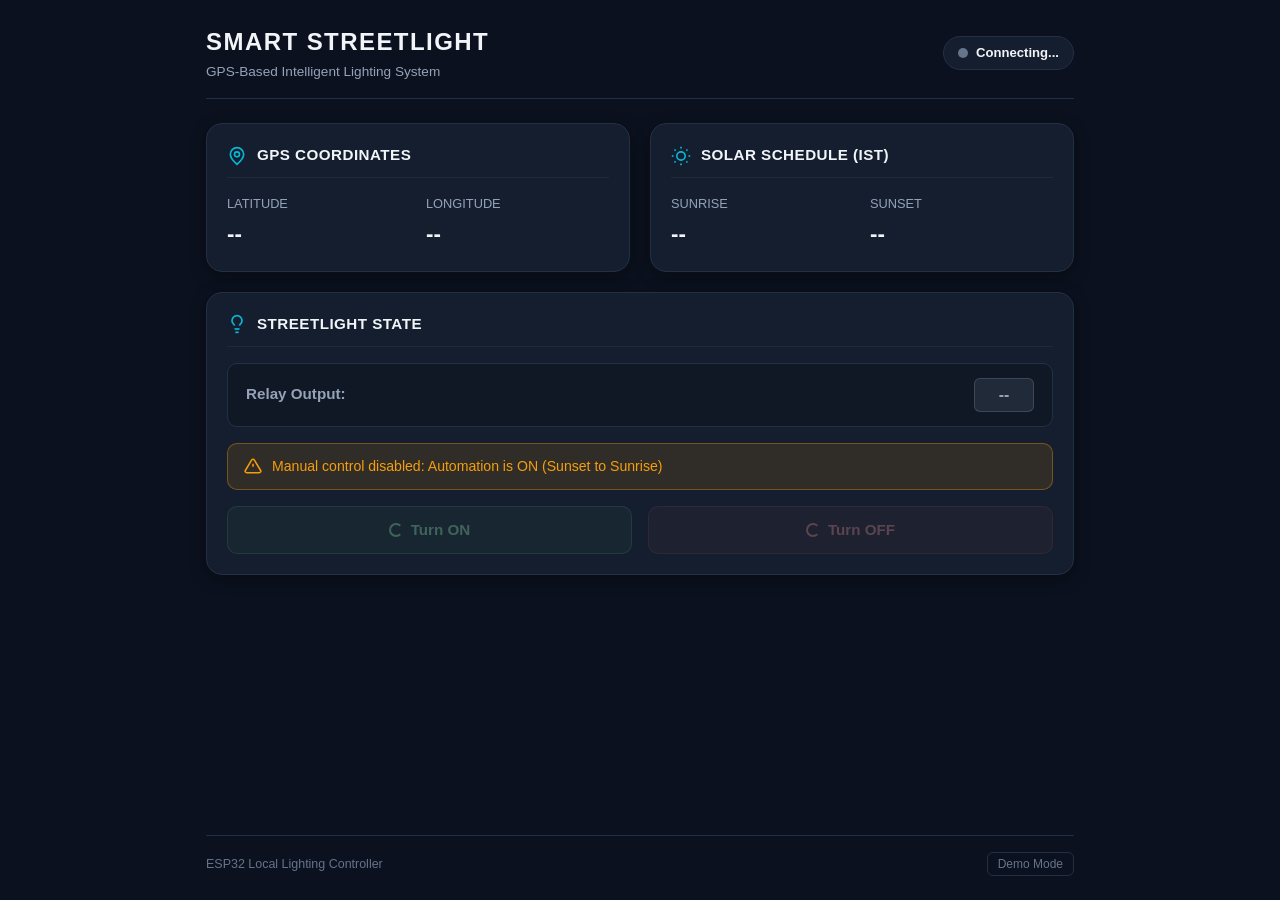
==== firmware/smart_streetlight/data/index.html @ a75ff65b "feat(firmware): add ESP32 smart streetlight firmware v2.0 (Person B)" ====
<!DOCTYPE html>
<html lang="en">
<head>
  <meta charset="UTF-8">
  <meta name="viewport" content="width=device-width, initial-scale=1.0">
  <title>Smart Streetlight</title>
  <link rel="stylesheet" href="styles.css">
</head>
<body>
  <div id="demo-banner" class="demo-banner" role="status" aria-live="polite" hidden>
    <div class="demo-banner-content">
      <span class="demo-badge">DEMO MODE</span>
      <span>SAMPLE DATA, NOT FROM HARDWARE</span>
      <div class="demo-controls">
        <label for="demo-scenario-select" class="visually-hidden">Scenario</label>
        <select id="demo-scenario-select" class="demo-select">
          <option value="gps_ok">GPS Active & Valid</option>
          <option value="gps_waiting">GPS Waiting (No Fix)</option>
          <option value="automation_on">Automation Active (ON)</option>
        </select>
        <button type="button" id="demo-exit-btn" class="demo-btn">Exit Demo</button>
      </div>
    </div>
  </div>

  <div class="app-container">
    <header class="app-header">
      <div class="header-titles">
        <h1 class="main-title">SMART STREETLIGHT</h1>
        <p class="sub-title">GPS-Based Intelligent Lighting System</p>
      </div>
      <div class="connection-pill" id="connection-pill" aria-live="polite">
        <span class="status-indicator" id="connection-dot" aria-hidden="true"></span>
        <span class="status-label" id="connection-text">Connecting...</span>
      </div>
    </header>

    <main class="dashboard-grid">
      <section class="card" aria-labelledby="gps-title">
        <div class="card-header">
          <svg class="card-icon" viewBox="0 0 24 24" fill="none" stroke="currentColor" stroke-width="2" aria-hidden="true">
            <path d="M12 2a8 8 0 0 0-8 8c0 5.25 8 12 8 12s8-6.75 8-12a8 8 0 0 0-8-8z"/><circle cx="12" cy="10" r="3"/>
          </svg>
          <h2 id="gps-title" class="card-title">GPS Coordinates</h2>
        </div>
        <div class="metrics-row">
          <div class="metric-item">
            <span class="metric-label">Latitude</span>
            <span class="metric-value" id="val-latitude">--</span>
          </div>
          <div class="metric-item">
            <span class="metric-label">Longitude</span>
            <span class="metric-value" id="val-longitude">--</span>
          </div>
        </div>
      </section>

      <section class="card" aria-labelledby="solar-title">
        <div class="card-header">
          <svg class="card-icon" viewBox="0 0 24 24" fill="none" stroke="currentColor" stroke-width="2" aria-hidden="true">
            <circle cx="12" cy="12" r="5"/><line x1="12" y1="1" x2="12" y2="3"/><line x1="12" y1="21" x2="12" y2="23"/>
            <line x1="4.2" y1="4.2" x2="5.6" y2="5.6"/><line x1="18.4" y1="18.4" x2="19.8" y2="19.8"/>
            <line x1="1" y1="12" x2="3" y2="12"/><line x1="21" y1="12" x2="23" y2="12"/>
            <line x1="4.2" y1="19.8" x2="5.6" y2="18.4"/><line x1="18.4" y1="5.6" x2="19.8" y2="4.2"/>
          </svg>
          <h2 id="solar-title" class="card-title">Solar Schedule (IST)</h2>
        </div>
        <div class="metrics-row">
          <div class="metric-item">
            <span class="metric-label">Sunrise</span>
            <span class="metric-value" id="val-sunrise">--</span>
          </div>
          <div class="metric-item">
            <span class="metric-label">Sunset</span>
            <span class="metric-value" id="val-sunset">--</span>
          </div>
        </div>
      </section>

      <section class="card card-wide" aria-labelledby="control-title">
        <div class="card-header">
          <svg class="card-icon" viewBox="0 0 24 24" fill="none" stroke="currentColor" stroke-width="2" aria-hidden="true">
            <path d="M15 14c.2-1 .7-1.8 1.4-2.5A4.6 4.6 0 0 0 18 8a6 6 0 1 0-12 0c0 1 .3 2.2 1.5 3.5A4.6 4.6 0 0 1 9 14"/>
            <line x1="9" y1="18" x2="15" y2="18"/><line x1="10" y1="22" x2="14" y2="22"/>
          </svg>
          <h2 id="control-title" class="card-title">Streetlight State</h2>
        </div>

        <div class="relay-state-display" aria-live="polite">
          <span class="relay-state-label">Relay Output:</span>
          <span class="relay-state-badge badge-off" id="relay-state-badge">--</span>
        </div>

        <div class="automation-notice" id="automation-notice" role="alert" hidden>
          <svg class="notice-icon" viewBox="0 0 24 24" fill="none" stroke="currentColor" stroke-width="2" aria-hidden="true">
            <path d="M10.3 3.9L1.8 18a2 2 0 0 0 1.7 3h17a2 2 0 0 0 1.7-3L13.7 3.9a2 2 0 0 0-3.4 0z"/>
            <line x1="12" y1="9" x2="12" y2="13"/><line x1="12" y1="17" x2="12.01" y2="17"/>
          </svg>
          <span class="notice-text">Manual control disabled: Automation is ON (Sunset to Sunrise)</span>
        </div>

        <div class="action-buttons-group">
          <button type="button" class="btn btn-on" id="btn-turn-on" disabled>
            <span class="btn-spinner" aria-hidden="true" hidden></span>
            <span class="btn-label">Turn ON</span>
          </button>
          <button type="button" class="btn btn-off" id="btn-turn-off" disabled>
            <span class="btn-spinner" aria-hidden="true" hidden></span>
            <span class="btn-label">Turn OFF</span>
          </button>
        </div>

        <div class="command-error" id="command-error" role="alert" aria-live="assertive" hidden></div>
      </section>
    </main>

    <footer class="app-footer">
      <span>ESP32 Local Lighting Controller</span>
      <button type="button" id="demo-enter-btn" class="demo-trigger-btn">Demo Mode</button>
    </footer>
  </div>

  <script src="config.js"></script>
  <script src="app.js"></script>
  <script src="demo.js"></script>
</body>
</html>
---- firmware/smart_streetlight/data/styles.css ----
/* ==========================================================================
   ESP32 Smart Streetlight - Stylesheet (Person A)
   Theme: Dark Navy / Infrastructure Monitoring (< 8 KB)
   ========================================================================== */
:root {
  --bg-app: #0b111e;
  --bg-card: #151e2e;
  --border-card: #223046;
  --border-focus: #38bdf8;
  --text-main: #f1f5f9;
  --text-muted: #94a3b8;
  --text-dim: #64748b;
  --accent-cyan: #06b6d4;
  --status-connected: #22c55e;
  --relay-on: #22c55e;
  --warning-amber: #f59e0b;
  --warning-bg: rgba(245, 158, 11, 0.12);
  --warning-border: rgba(245, 158, 11, 0.35);
  --error-red: #ef4444;
  --error-bg: rgba(239, 68, 68, 0.12);
  --error-border: rgba(239, 68, 68, 0.35);
  --demo-gold: #fbbf24;
  --demo-bg: #272111;
  --demo-border: #785e17;
  --radius-sm: 6px;
  --radius-md: 10px;
  --radius-lg: 16px;
  --shadow-card: 0 4px 16px rgba(0, 0, 0, 0.35);
  --transition: 0.2s ease;
}

*, *::before, *::after {
  box-sizing: border-box;
  margin: 0;
  padding: 0;
}

body {
  font-family: -apple-system, BlinkMacSystemFont, "Segoe UI", Roboto, "Helvetica Neue", Arial, sans-serif;
  background-color: var(--bg-app);
  color: var(--text-main);
  line-height: 1.5;
  min-height: 100vh;
  display: flex;
  flex-direction: column;
}

.visually-hidden {
  position: absolute;
  width: 1px;
  height: 1px;
  padding: 0;
  margin: -1px;
  overflow: hidden;
  clip: rect(0, 0, 0, 0);
  white-space: nowrap;
  border: 0;
}

/* Demo Banner */
.demo-banner {
  background-color: var(--demo-bg);
  border-bottom: 1px solid var(--demo-border);
  color: var(--demo-gold);
  font-size: 0.85rem;
  font-weight: 600;
  padding: 8px 16px;
}

.demo-banner-content {
  max-width: 900px;
  margin: 0 auto;
  display: flex;
  align-items: center;
  justify-content: space-between;
  flex-wrap: wrap;
  gap: 8px;
}

.demo-badge {
  background: var(--demo-gold);
  color: #1a1405;
  padding: 2px 6px;
  border-radius: var(--radius-sm);
  font-size: 0.75rem;
  font-weight: 700;
}

.demo-controls {
  display: flex;
  align-items: center;
  gap: 8px;
}

.demo-select, .demo-btn {
  background: #191407;
  color: var(--demo-gold);
  border: 1px solid var(--demo-border);
  border-radius: var(--radius-sm);
  padding: 4px 8px;
  font-size: 0.8rem;
  cursor: pointer;
}

.demo-btn:hover { background: #33270b; }

/* Main Container */
.app-container {
  max-width: 900px;
  width: 100%;
  margin: 0 auto;
  padding: 24px 16px;
  display: flex;
  flex-direction: column;
  flex: 1;
}

/* Header */
.app-header {
  display: flex;
  justify-content: space-between;
  align-items: center;
  margin-bottom: 24px;
  padding-bottom: 16px;
  border-bottom: 1px solid var(--border-card);
  flex-wrap: wrap;
  gap: 12px;
}

.header-titles .main-title {
  font-size: 1.5rem;
  font-weight: 700;
  letter-spacing: 0.06em;
}

.header-titles .sub-title {
  font-size: 0.85rem;
  color: var(--text-muted);
  margin-top: 2px;
}

/* Connection Pill */
.connection-pill {
  display: inline-flex;
  align-items: center;
  gap: 8px;
  padding: 6px 14px;
  border-radius: 9999px;
  background: var(--bg-card);
  border: 1px solid var(--border-card);
  font-size: 0.82rem;
  font-weight: 600;
  transition: border-color var(--transition);
}

.status-indicator {
  width: 10px;
  height: 10px;
  border-radius: 50%;
  background: var(--text-dim);
  display: inline-block;
}

.connection-pill.connected .status-indicator {
  background: var(--status-connected);
  box-shadow: 0 0 8px rgba(34, 197, 94, 0.6);
}

.connection-pill.connected { border-color: rgba(34, 197, 94, 0.3); }
.connection-pill.disconnected .status-indicator { background: var(--error-red); }

/* Dashboard Grid */
.dashboard-grid {
  display: grid;
  grid-template-columns: repeat(2, 1fr);
  gap: 20px;
  margin-bottom: 24px;
}

@media (max-width: 640px) {
  .dashboard-grid { grid-template-columns: 1fr; }
}

/* Cards */
.card {
  background: var(--bg-card);
  border: 1px solid var(--border-card);
  border-radius: var(--radius-lg);
  padding: 20px;
  box-shadow: var(--shadow-card);
  display: flex;
  flex-direction: column;
}

.card-wide { grid-column: 1 / -1; }

.card-header {
  display: flex;
  align-items: center;
  gap: 10px;
  margin-bottom: 16px;
  border-bottom: 1px solid rgba(255, 255, 255, 0.05);
  padding-bottom: 10px;
}

.card-icon {
  width: 20px;
  height: 20px;
  color: var(--accent-cyan);
  flex-shrink: 0;
}

.card-title {
  font-size: 0.95rem;
  font-weight: 600;
  text-transform: uppercase;
  letter-spacing: 0.03em;
}

/* Metrics */
.metrics-row {
  display: grid;
  grid-template-columns: 1fr 1fr;
  gap: 16px;
}

.metric-item { display: flex; flex-direction: column; }
.metric-label {
  font-size: 0.8rem;
  color: var(--text-muted);
  margin-bottom: 4px;
  text-transform: uppercase;
}

.metric-value {
  font-size: 1.4rem;
  font-weight: 700;
  font-variant-numeric: tabular-nums;
}

/* Relay Output Display */
.relay-state-display {
  display: flex;
  align-items: center;
  justify-content: space-between;
  background: rgba(0, 0, 0, 0.2);
  border: 1px solid var(--border-card);
  border-radius: var(--radius-md);
  padding: 14px 18px;
  margin-bottom: 16px;
}

.relay-state-label {
  font-size: 0.95rem;
  font-weight: 600;
  color: var(--text-muted);
}

.relay-state-badge {
  display: inline-block;
  padding: 4px 16px;
  border-radius: var(--radius-sm);
  font-size: 1rem;
  font-weight: 700;
  min-width: 60px;
  text-align: center;
}

.badge-on {
  background: rgba(34, 197, 94, 0.2);
  color: var(--relay-on);
  border: 1px solid rgba(34, 197, 94, 0.4);
}

.badge-off {
  background: rgba(100, 116, 139, 0.2);
  color: var(--text-muted);
  border: 1px solid rgba(100, 116, 139, 0.4);
}

/* Automation Notice (Amber) */
.automation-notice {
  display: flex;
  align-items: center;
  gap: 10px;
  background-color: var(--warning-bg);
  border: 1px solid var(--warning-border);
  color: var(--warning-amber);
  padding: 12px 16px;
  border-radius: var(--radius-md);
  font-size: 0.88rem;
  font-weight: 500;
  margin-bottom: 16px;
}

.notice-icon {
  width: 18px;
  height: 18px;
  flex-shrink: 0;
}

/* Buttons */
.action-buttons-group {
  display: grid;
  grid-template-columns: 1fr 1fr;
  gap: 16px;
}

@media (max-width: 480px) {
  .action-buttons-group { grid-template-columns: 1fr; }
}

.btn {
  display: inline-flex;
  align-items: center;
  justify-content: center;
  gap: 8px;
  padding: 14px 20px;
  border-radius: var(--radius-md);
  font-size: 0.95rem;
  font-weight: 700;
  cursor: pointer;
  border: 1px solid transparent;
  transition: all var(--transition);
  min-height: 48px;
}

.btn:focus-visible {
  outline: 2px solid var(--border-focus);
  outline-offset: 2px;
}

.btn-on {
  background-color: rgba(34, 197, 94, 0.15);
  color: #4ade80;
  border-color: rgba(34, 197, 94, 0.4);
}

.btn-on:not(:disabled):hover {
  background-color: rgba(34, 197, 94, 0.25);
  border-color: rgba(34, 197, 94, 0.6);
}

.btn-off {
  background-color: rgba(239, 68, 68, 0.15);
  color: #f87171;
  border-color: rgba(239, 68, 68, 0.4);
}

.btn-off:not(:disabled):hover {
  background-color: rgba(239, 68, 68, 0.25);
  border-color: rgba(239, 68, 68, 0.6);
}

.btn:disabled {
  opacity: 0.4;
  cursor: not-allowed;
  filter: grayscale(0.5);
}

.btn-spinner {
  width: 14px;
  height: 14px;
  border: 2px solid currentColor;
  border-right-color: transparent;
  border-radius: 50%;
  animation: spin 0.75s linear infinite;
  display: inline-block;
}

@keyframes spin { to { transform: rotate(360deg); } }

.command-error {
  margin-top: 14px;
  padding: 10px 14px;
  background-color: var(--error-bg);
  border: 1px solid var(--error-border);
  color: #fca5a5;
  border-radius: var(--radius-md);
  font-size: 0.85rem;
}

/* Footer */
.app-footer {
  margin-top: auto;
  padding-top: 16px;
  border-top: 1px solid var(--border-card);
  display: flex;
  justify-content: space-between;
  align-items: center;
  font-size: 0.78rem;
  color: var(--text-dim);
}

.demo-trigger-btn {
  background: transparent;
  border: 1px solid var(--border-card);
  color: var(--text-dim);
  padding: 4px 10px;
  border-radius: var(--radius-sm);
  font-size: 0.75rem;
  cursor: pointer;
}

.demo-trigger-btn:hover {
  color: var(--text-muted);
  border-color: var(--text-dim);
}

@media (prefers-reduced-motion: reduce) {
  *, *::before, *::after {
    animation-duration: 0.01ms !important;
    transition-duration: 0.01ms !important;
  }
}
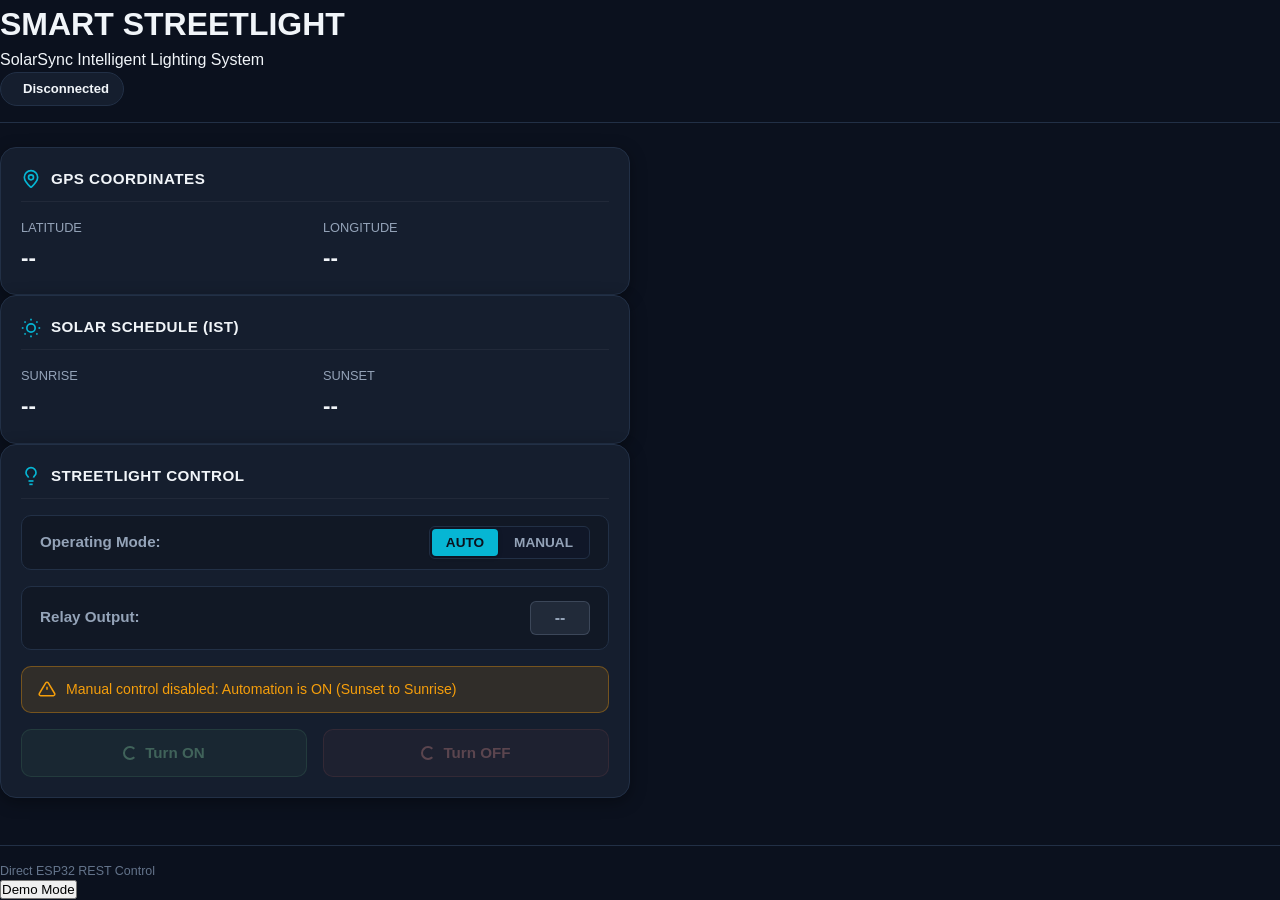
==== commit fbd3c5fe: "feat: implement v2.1 AUTO/MANUAL mode selector and direct light endpoints" ====
--- a/firmware/smart_streetlight/data/index.html
+++ b/firmware/smart_streetlight/data/index.html
@@ -3,43 +3,43 @@
 <head>
   <meta charset="UTF-8">
   <meta name="viewport" content="width=device-width, initial-scale=1.0">
-  <title>Smart Streetlight</title>
+  <title>Smart Streetlight — SolarSync Dashboard</title>
+  <meta name="description" content="Local GPS-Based Intelligent Lighting System Dashboard">
   <link rel="stylesheet" href="styles.css">
 </head>
 <body>
-  <div id="demo-banner" class="demo-banner" role="status" aria-live="polite" hidden>
+  <!-- Demo Mode Banner (Hidden in real mode) -->
+  <aside class="demo-banner" id="demo-banner" role="status" aria-label="Demo mode warning" hidden>
     <div class="demo-banner-content">
-      <span class="demo-badge">DEMO MODE</span>
-      <span>SAMPLE DATA, NOT FROM HARDWARE</span>
-      <div class="demo-controls">
-        <label for="demo-scenario-select" class="visually-hidden">Scenario</label>
-        <select id="demo-scenario-select" class="demo-select">
-          <option value="gps_ok">GPS Active & Valid</option>
-          <option value="gps_waiting">GPS Waiting (No Fix)</option>
-          <option value="automation_on">Automation Active (ON)</option>
-        </select>
-        <button type="button" id="demo-exit-btn" class="demo-btn">Exit Demo</button>
+      <span class="demo-pill">DEMO ACTIVE</span>
+      <span class="demo-text">DEMO MODE — SAMPLE DATA, NOT FROM HARDWARE</span>
+      <button type="button" class="btn-demo-exit" id="btn-demo-exit" aria-label="Exit Demo Mode">Exit Demo</button>
+    </div>
+  </aside>
+
+  <header class="app-header">
+    <div class="header-content">
+      <div class="header-titles">
+        <h1 class="system-title">SMART STREETLIGHT</h1>
+        <p class="system-subtitle">SolarSync Intelligent Lighting System</p>
+      </div>
+      <div class="header-status">
+        <div class="connection-pill disconnected" id="connection-pill" role="status" aria-live="polite">
+          <span class="status-dot" aria-hidden="true"></span>
+          <span class="status-label" id="connection-text">Disconnected</span>
+        </div>
       </div>
     </div>
-  </div>
+  </header>
 
-  <div class="app-container">
-    <header class="app-header">
-      <div class="header-titles">
-        <h1 class="main-title">SMART STREETLIGHT</h1>
-        <p class="sub-title">GPS-Based Intelligent Lighting System</p>
-      </div>
-      <div class="connection-pill" id="connection-pill" aria-live="polite">
-        <span class="status-indicator" id="connection-dot" aria-hidden="true"></span>
-        <span class="status-label" id="connection-text">Connecting...</span>
-      </div>
-    </header>
+  <main class="dashboard-grid" id="main-content">
+    <div class="cards-layout">
 
-    <main class="dashboard-grid">
       <section class="card" aria-labelledby="gps-title">
         <div class="card-header">
           <svg class="card-icon" viewBox="0 0 24 24" fill="none" stroke="currentColor" stroke-width="2" aria-hidden="true">
-            <path d="M12 2a8 8 0 0 0-8 8c0 5.25 8 12 8 12s8-6.75 8-12a8 8 0 0 0-8-8z"/><circle cx="12" cy="10" r="3"/>
+            <path d="M12 2a8 8 0 0 0-8 8c0 5.4 7.4 11.5 7.7 11.8a.5.5 0 0 0 .6 0C12.6 21.5 20 15.4 20 10a8 8 0 0 0-8-8z"/>
+            <circle cx="12" cy="10" r="3"/>
           </svg>
           <h2 id="gps-title" class="card-title">GPS Coordinates</h2>
         </div>
@@ -83,7 +83,16 @@
             <path d="M15 14c.2-1 .7-1.8 1.4-2.5A4.6 4.6 0 0 0 18 8a6 6 0 1 0-12 0c0 1 .3 2.2 1.5 3.5A4.6 4.6 0 0 1 9 14"/>
             <line x1="9" y1="18" x2="15" y2="18"/><line x1="10" y1="22" x2="14" y2="22"/>
           </svg>
-          <h2 id="control-title" class="card-title">Streetlight State</h2>
+          <h2 id="control-title" class="card-title">Streetlight Control</h2>
+        </div>
+
+        <!-- Mode Selector (AUTO / MANUAL) -->
+        <div class="mode-selector-group" role="radiogroup" aria-label="Operating Mode">
+          <span class="mode-selector-label">Operating Mode:</span>
+          <div class="mode-toggle-pill">
+            <button type="button" class="btn-mode active" id="btn-mode-auto" role="radio" aria-checked="true">AUTO</button>
+            <button type="button" class="btn-mode" id="btn-mode-manual" role="radio" aria-checked="false">MANUAL</button>
+          </div>
         </div>
 
         <div class="relay-state-display" aria-live="polite">
@@ -112,13 +121,18 @@
 
         <div class="command-error" id="command-error" role="alert" aria-live="assertive" hidden></div>
       </section>
-    </main>
 
-    <footer class="app-footer">
-      <span>ESP32 Local Lighting Controller</span>
-      <button type="button" id="demo-enter-btn" class="demo-trigger-btn">Demo Mode</button>
-    </footer>
-  </div>
+    </div>
+  </main>
+
+  <footer class="app-footer">
+    <div class="footer-content">
+      <span class="footer-note">Direct ESP32 REST Control</span>
+      <div class="footer-actions">
+        <button type="button" class="btn-demo-toggle" id="btn-demo-toggle">Demo Mode</button>
+      </div>
+    </div>
+  </footer>
 
   <script src="config.js"></script>
   <script src="app.js"></script>
--- a/firmware/smart_streetlight/data/styles.css
+++ b/firmware/smart_streetlight/data/styles.css
@@ -238,6 +238,60 @@
   font-variant-numeric: tabular-nums;
 }
 
+/* Mode Selector (AUTO / MANUAL) */
+.mode-selector-group {
+  display: flex;
+  align-items: center;
+  justify-content: space-between;
+  background: rgba(0, 0, 0, 0.2);
+  border: 1px solid var(--border-card);
+  border-radius: var(--radius-md);
+  padding: 10px 18px;
+  margin-bottom: 16px;
+}
+
+.mode-selector-label {
+  font-size: 0.95rem;
+  font-weight: 600;
+  color: var(--text-muted);
+}
+
+.mode-toggle-pill {
+  display: flex;
+  background: rgba(15, 23, 42, 0.6);
+  border: 1px solid var(--border-card);
+  border-radius: var(--radius-sm);
+  padding: 2px;
+  gap: 2px;
+}
+
+.btn-mode {
+  background: transparent;
+  border: none;
+  color: var(--text-muted);
+  font-size: 0.85rem;
+  font-weight: 600;
+  padding: 6px 14px;
+  border-radius: 4px;
+  cursor: pointer;
+  transition: all var(--transition);
+}
+
+.btn-mode:hover:not(:disabled) {
+  color: var(--text-main);
+}
+
+.btn-mode.active {
+  background: var(--accent-cyan);
+  color: #0b111e;
+  box-shadow: 0 1px 4px rgba(0, 0, 0, 0.3);
+}
+
+.btn-mode:disabled {
+  opacity: 0.5;
+  cursor: not-allowed;
+}
+
 /* Relay Output Display */
 .relay-state-display {
   display: flex;
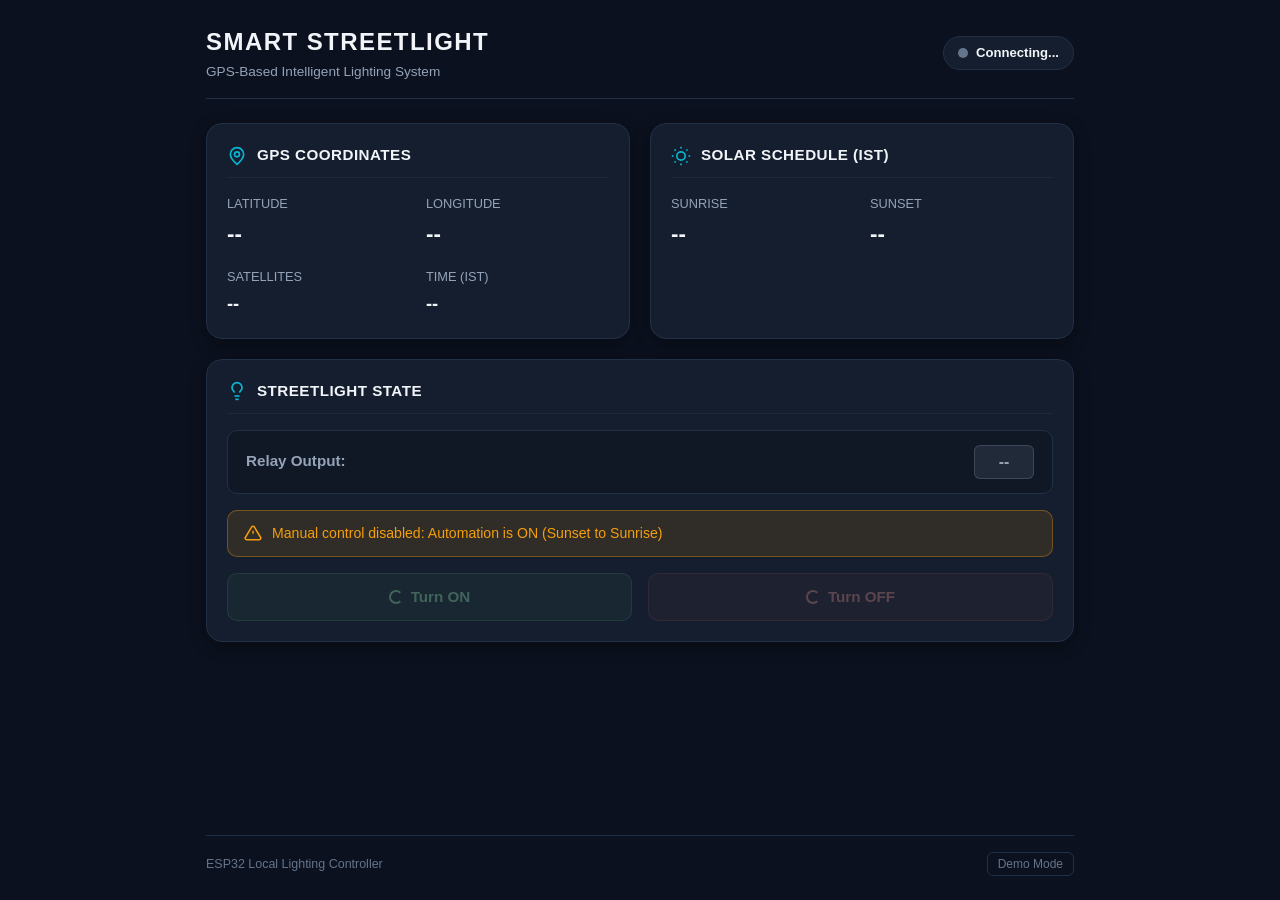
==== commit a31ebedc: "feat(firmware): add satellite count and IST time to ESP32 API status and update LittleFS data" ====
--- a/firmware/smart_streetlight/data/index.html
+++ b/firmware/smart_streetlight/data/index.html
@@ -3,43 +3,43 @@
 <head>
   <meta charset="UTF-8">
   <meta name="viewport" content="width=device-width, initial-scale=1.0">
-  <title>Smart Streetlight — SolarSync Dashboard</title>
-  <meta name="description" content="Local GPS-Based Intelligent Lighting System Dashboard">
+  <title>Smart Streetlight</title>
   <link rel="stylesheet" href="styles.css">
 </head>
 <body>
-  <!-- Demo Mode Banner (Hidden in real mode) -->
-  <aside class="demo-banner" id="demo-banner" role="status" aria-label="Demo mode warning" hidden>
+  <div id="demo-banner" class="demo-banner" role="status" aria-live="polite" hidden>
     <div class="demo-banner-content">
-      <span class="demo-pill">DEMO ACTIVE</span>
-      <span class="demo-text">DEMO MODE — SAMPLE DATA, NOT FROM HARDWARE</span>
-      <button type="button" class="btn-demo-exit" id="btn-demo-exit" aria-label="Exit Demo Mode">Exit Demo</button>
-    </div>
-  </aside>
-
-  <header class="app-header">
-    <div class="header-content">
-      <div class="header-titles">
-        <h1 class="system-title">SMART STREETLIGHT</h1>
-        <p class="system-subtitle">SolarSync Intelligent Lighting System</p>
-      </div>
-      <div class="header-status">
-        <div class="connection-pill disconnected" id="connection-pill" role="status" aria-live="polite">
-          <span class="status-dot" aria-hidden="true"></span>
-          <span class="status-label" id="connection-text">Disconnected</span>
-        </div>
+      <span class="demo-badge">DEMO MODE</span>
+      <span>SAMPLE DATA, NOT FROM HARDWARE</span>
+      <div class="demo-controls">
+        <label for="demo-scenario-select" class="visually-hidden">Scenario</label>
+        <select id="demo-scenario-select" class="demo-select">
+          <option value="gps_ok">GPS Active & Valid</option>
+          <option value="gps_waiting">GPS Waiting (No Fix)</option>
+          <option value="automation_on">Automation Active (ON)</option>
+        </select>
+        <button type="button" id="demo-exit-btn" class="demo-btn">Exit Demo</button>
       </div>
     </div>
-  </header>
+  </div>
 
-  <main class="dashboard-grid" id="main-content">
-    <div class="cards-layout">
+  <div class="app-container">
+    <header class="app-header">
+      <div class="header-titles">
+        <h1 class="main-title">SMART STREETLIGHT</h1>
+        <p class="sub-title">GPS-Based Intelligent Lighting System</p>
+      </div>
+      <div class="connection-pill" id="connection-pill" aria-live="polite">
+        <span class="status-indicator" id="connection-dot" aria-hidden="true"></span>
+        <span class="status-label" id="connection-text">Connecting...</span>
+      </div>
+    </header>
 
+    <main class="dashboard-grid">
       <section class="card" aria-labelledby="gps-title">
         <div class="card-header">
           <svg class="card-icon" viewBox="0 0 24 24" fill="none" stroke="currentColor" stroke-width="2" aria-hidden="true">
-            <path d="M12 2a8 8 0 0 0-8 8c0 5.4 7.4 11.5 7.7 11.8a.5.5 0 0 0 .6 0C12.6 21.5 20 15.4 20 10a8 8 0 0 0-8-8z"/>
-            <circle cx="12" cy="10" r="3"/>
+            <path d="M12 2a8 8 0 0 0-8 8c0 5.25 8 12 8 12s8-6.75 8-12a8 8 0 0 0-8-8z"/><circle cx="12" cy="10" r="3"/>
           </svg>
           <h2 id="gps-title" class="card-title">GPS Coordinates</h2>
         </div>
@@ -51,6 +51,14 @@
           <div class="metric-item">
             <span class="metric-label">Longitude</span>
             <span class="metric-value" id="val-longitude">--</span>
+          </div>
+          <div class="metric-item">
+            <span class="metric-label">Satellites</span>
+            <span class="metric-value" id="val-satellites">--</span>
+          </div>
+          <div class="metric-item">
+            <span class="metric-label">Time (IST)</span>
+            <span class="metric-value" id="val-time">--</span>
           </div>
         </div>
       </section>
@@ -83,16 +91,7 @@
             <path d="M15 14c.2-1 .7-1.8 1.4-2.5A4.6 4.6 0 0 0 18 8a6 6 0 1 0-12 0c0 1 .3 2.2 1.5 3.5A4.6 4.6 0 0 1 9 14"/>
             <line x1="9" y1="18" x2="15" y2="18"/><line x1="10" y1="22" x2="14" y2="22"/>
           </svg>
-          <h2 id="control-title" class="card-title">Streetlight Control</h2>
-        </div>
-
-        <!-- Mode Selector (AUTO / MANUAL) -->
-        <div class="mode-selector-group" role="radiogroup" aria-label="Operating Mode">
-          <span class="mode-selector-label">Operating Mode:</span>
-          <div class="mode-toggle-pill">
-            <button type="button" class="btn-mode active" id="btn-mode-auto" role="radio" aria-checked="true">AUTO</button>
-            <button type="button" class="btn-mode" id="btn-mode-manual" role="radio" aria-checked="false">MANUAL</button>
-          </div>
+          <h2 id="control-title" class="card-title">Streetlight State</h2>
         </div>
 
         <div class="relay-state-display" aria-live="polite">
@@ -121,18 +120,13 @@
 
         <div class="command-error" id="command-error" role="alert" aria-live="assertive" hidden></div>
       </section>
+    </main>
 
-    </div>
-  </main>
-
-  <footer class="app-footer">
-    <div class="footer-content">
-      <span class="footer-note">Direct ESP32 REST Control</span>
-      <div class="footer-actions">
-        <button type="button" class="btn-demo-toggle" id="btn-demo-toggle">Demo Mode</button>
-      </div>
-    </div>
-  </footer>
+    <footer class="app-footer">
+      <span>ESP32 Local Lighting Controller</span>
+      <button type="button" id="demo-enter-btn" class="demo-trigger-btn">Demo Mode</button>
+    </footer>
+  </div>
 
   <script src="config.js"></script>
   <script src="app.js"></script>
--- a/firmware/smart_streetlight/data/styles.css
+++ b/firmware/smart_streetlight/data/styles.css
@@ -224,6 +224,11 @@
   gap: 16px;
 }
 
+/* Satellites & Time value smaller to fit tidily */
+#val-satellites, #val-time {
+  font-size: 1.15rem;
+}
+
 .metric-item { display: flex; flex-direction: column; }
 .metric-label {
   font-size: 0.8rem;
@@ -236,60 +241,6 @@
   font-size: 1.4rem;
   font-weight: 700;
   font-variant-numeric: tabular-nums;
-}
-
-/* Mode Selector (AUTO / MANUAL) */
-.mode-selector-group {
-  display: flex;
-  align-items: center;
-  justify-content: space-between;
-  background: rgba(0, 0, 0, 0.2);
-  border: 1px solid var(--border-card);
-  border-radius: var(--radius-md);
-  padding: 10px 18px;
-  margin-bottom: 16px;
-}
-
-.mode-selector-label {
-  font-size: 0.95rem;
-  font-weight: 600;
-  color: var(--text-muted);
-}
-
-.mode-toggle-pill {
-  display: flex;
-  background: rgba(15, 23, 42, 0.6);
-  border: 1px solid var(--border-card);
-  border-radius: var(--radius-sm);
-  padding: 2px;
-  gap: 2px;
-}
-
-.btn-mode {
-  background: transparent;
-  border: none;
-  color: var(--text-muted);
-  font-size: 0.85rem;
-  font-weight: 600;
-  padding: 6px 14px;
-  border-radius: 4px;
-  cursor: pointer;
-  transition: all var(--transition);
-}
-
-.btn-mode:hover:not(:disabled) {
-  color: var(--text-main);
-}
-
-.btn-mode.active {
-  background: var(--accent-cyan);
-  color: #0b111e;
-  box-shadow: 0 1px 4px rgba(0, 0, 0, 0.3);
-}
-
-.btn-mode:disabled {
-  opacity: 0.5;
-  cursor: not-allowed;
 }
 
 /* Relay Output Display */
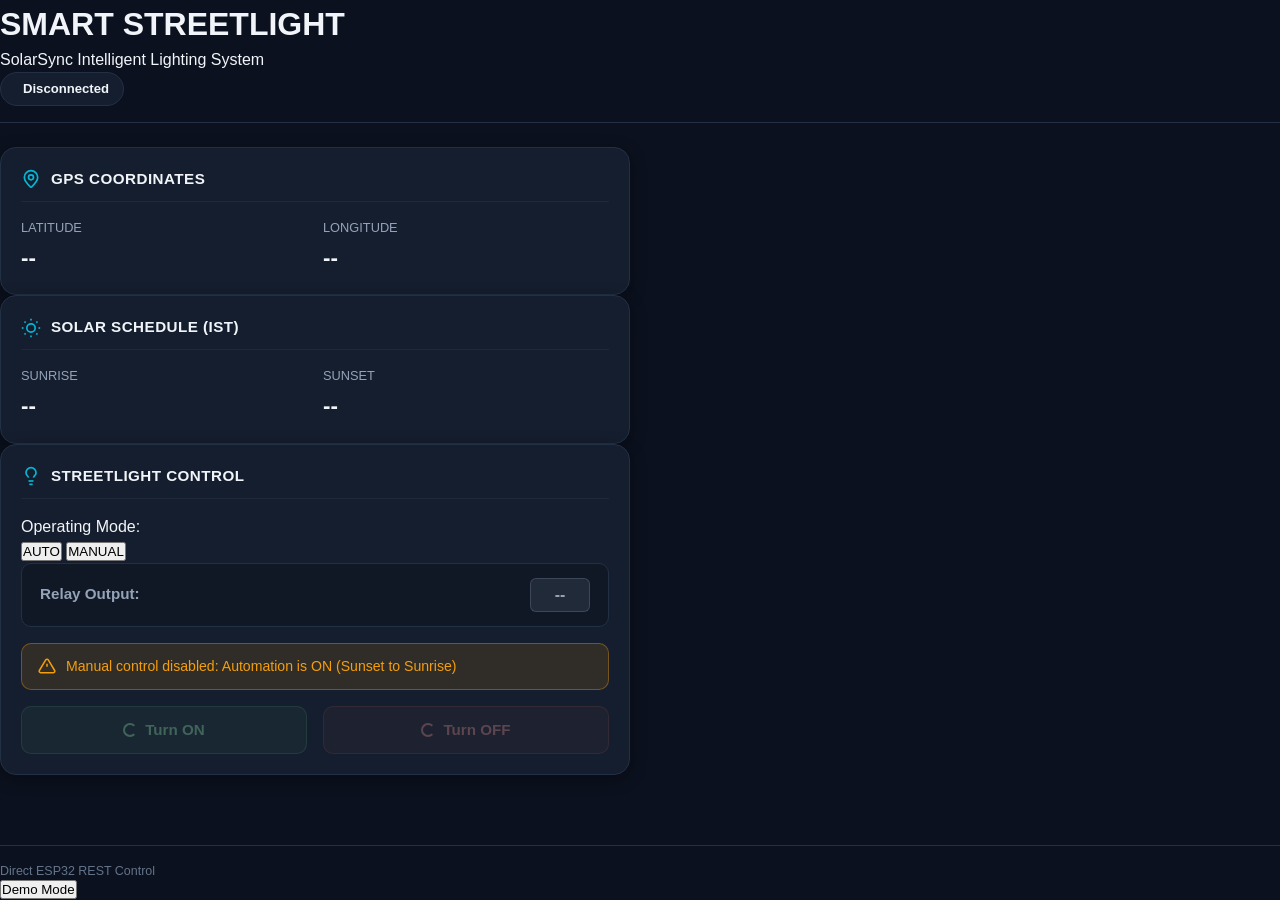
==== commit 99e12a99: "style: format index.html" ====
--- a/firmware/smart_streetlight/data/index.html
+++ b/firmware/smart_streetlight/data/index.html
@@ -1,45 +1,49 @@
 <!DOCTYPE html>
 <html lang="en">
+
 <head>
   <meta charset="UTF-8">
   <meta name="viewport" content="width=device-width, initial-scale=1.0">
-  <title>Smart Streetlight</title>
+  <title>Smart Streetlight — SolarSync Dashboard</title>
+  <meta name="description" content="Local GPS-Based Intelligent Lighting System Dashboard">
   <link rel="stylesheet" href="styles.css">
 </head>
+
 <body>
-  <div id="demo-banner" class="demo-banner" role="status" aria-live="polite" hidden>
+  <!-- Demo Mode Banner (Hidden in real mode) -->
+  <aside class="demo-banner" id="demo-banner" role="status" aria-label="Demo mode warning" hidden>
     <div class="demo-banner-content">
-      <span class="demo-badge">DEMO MODE</span>
-      <span>SAMPLE DATA, NOT FROM HARDWARE</span>
-      <div class="demo-controls">
-        <label for="demo-scenario-select" class="visually-hidden">Scenario</label>
-        <select id="demo-scenario-select" class="demo-select">
-          <option value="gps_ok">GPS Active & Valid</option>
-          <option value="gps_waiting">GPS Waiting (No Fix)</option>
-          <option value="automation_on">Automation Active (ON)</option>
-        </select>
-        <button type="button" id="demo-exit-btn" class="demo-btn">Exit Demo</button>
+      <span class="demo-pill">DEMO ACTIVE</span>
+      <span class="demo-text">DEMO MODE — SAMPLE DATA, NOT FROM HARDWARE</span>
+      <button type="button" class="btn-demo-exit" id="btn-demo-exit" aria-label="Exit Demo Mode">Exit Demo</button>
+    </div>
+  </aside>
+
+  <header class="app-header">
+    <div class="header-content">
+      <div class="header-titles">
+        <h1 class="system-title">SMART STREETLIGHT</h1>
+        <p class="system-subtitle">SolarSync Intelligent Lighting System</p>
+      </div>
+      <div class="header-status">
+        <div class="connection-pill disconnected" id="connection-pill" role="status" aria-live="polite">
+          <span class="status-dot" aria-hidden="true"></span>
+          <span class="status-label" id="connection-text">Disconnected</span>
+        </div>
       </div>
     </div>
-  </div>
+  </header>
 
-  <div class="app-container">
-    <header class="app-header">
-      <div class="header-titles">
-        <h1 class="main-title">SMART STREETLIGHT</h1>
-        <p class="sub-title">GPS-Based Intelligent Lighting System</p>
-      </div>
-      <div class="connection-pill" id="connection-pill" aria-live="polite">
-        <span class="status-indicator" id="connection-dot" aria-hidden="true"></span>
-        <span class="status-label" id="connection-text">Connecting...</span>
-      </div>
-    </header>
+  <main class="dashboard-grid" id="main-content">
+    <div class="cards-layout">
 
-    <main class="dashboard-grid">
       <section class="card" aria-labelledby="gps-title">
         <div class="card-header">
-          <svg class="card-icon" viewBox="0 0 24 24" fill="none" stroke="currentColor" stroke-width="2" aria-hidden="true">
-            <path d="M12 2a8 8 0 0 0-8 8c0 5.25 8 12 8 12s8-6.75 8-12a8 8 0 0 0-8-8z"/><circle cx="12" cy="10" r="3"/>
+          <svg class="card-icon" viewBox="0 0 24 24" fill="none" stroke="currentColor" stroke-width="2"
+            aria-hidden="true">
+            <path
+              d="M12 2a8 8 0 0 0-8 8c0 5.4 7.4 11.5 7.7 11.8a.5.5 0 0 0 .6 0C12.6 21.5 20 15.4 20 10a8 8 0 0 0-8-8z" />
+            <circle cx="12" cy="10" r="3" />
           </svg>
           <h2 id="gps-title" class="card-title">GPS Coordinates</h2>
         </div>
@@ -52,24 +56,22 @@
             <span class="metric-label">Longitude</span>
             <span class="metric-value" id="val-longitude">--</span>
           </div>
-          <div class="metric-item">
-            <span class="metric-label">Satellites</span>
-            <span class="metric-value" id="val-satellites">--</span>
-          </div>
-          <div class="metric-item">
-            <span class="metric-label">Time (IST)</span>
-            <span class="metric-value" id="val-time">--</span>
-          </div>
         </div>
       </section>
 
       <section class="card" aria-labelledby="solar-title">
         <div class="card-header">
-          <svg class="card-icon" viewBox="0 0 24 24" fill="none" stroke="currentColor" stroke-width="2" aria-hidden="true">
-            <circle cx="12" cy="12" r="5"/><line x1="12" y1="1" x2="12" y2="3"/><line x1="12" y1="21" x2="12" y2="23"/>
-            <line x1="4.2" y1="4.2" x2="5.6" y2="5.6"/><line x1="18.4" y1="18.4" x2="19.8" y2="19.8"/>
-            <line x1="1" y1="12" x2="3" y2="12"/><line x1="21" y1="12" x2="23" y2="12"/>
-            <line x1="4.2" y1="19.8" x2="5.6" y2="18.4"/><line x1="18.4" y1="5.6" x2="19.8" y2="4.2"/>
+          <svg class="card-icon" viewBox="0 0 24 24" fill="none" stroke="currentColor" stroke-width="2"
+            aria-hidden="true">
+            <circle cx="12" cy="12" r="5" />
+            <line x1="12" y1="1" x2="12" y2="3" />
+            <line x1="12" y1="21" x2="12" y2="23" />
+            <line x1="4.2" y1="4.2" x2="5.6" y2="5.6" />
+            <line x1="18.4" y1="18.4" x2="19.8" y2="19.8" />
+            <line x1="1" y1="12" x2="3" y2="12" />
+            <line x1="21" y1="12" x2="23" y2="12" />
+            <line x1="4.2" y1="19.8" x2="5.6" y2="18.4" />
+            <line x1="18.4" y1="5.6" x2="19.8" y2="4.2" />
           </svg>
           <h2 id="solar-title" class="card-title">Solar Schedule (IST)</h2>
         </div>
@@ -87,11 +89,25 @@
 
       <section class="card card-wide" aria-labelledby="control-title">
         <div class="card-header">
-          <svg class="card-icon" viewBox="0 0 24 24" fill="none" stroke="currentColor" stroke-width="2" aria-hidden="true">
-            <path d="M15 14c.2-1 .7-1.8 1.4-2.5A4.6 4.6 0 0 0 18 8a6 6 0 1 0-12 0c0 1 .3 2.2 1.5 3.5A4.6 4.6 0 0 1 9 14"/>
-            <line x1="9" y1="18" x2="15" y2="18"/><line x1="10" y1="22" x2="14" y2="22"/>
+          <svg class="card-icon" viewBox="0 0 24 24" fill="none" stroke="currentColor" stroke-width="2"
+            aria-hidden="true">
+            <path
+              d="M15 14c.2-1 .7-1.8 1.4-2.5A4.6 4.6 0 0 0 18 8a6 6 0 1 0-12 0c0 1 .3 2.2 1.5 3.5A4.6 4.6 0 0 1 9 14" />
+            <line x1="9" y1="18" x2="15" y2="18" />
+            <line x1="10" y1="22" x2="14" y2="22" />
           </svg>
-          <h2 id="control-title" class="card-title">Streetlight State</h2>
+          <h2 id="control-title" class="card-title">Streetlight Control</h2>
+        </div>
+
+        <!-- Mode Selector (AUTO / MANUAL) -->
+        <div class="mode-selector-group" role="radiogroup" aria-label="Operating Mode">
+          <span class="mode-selector-label">Operating Mode:</span>
+          <div class="mode-toggle-pill">
+            <button type="button" class="btn-mode active" id="btn-mode-auto" role="radio"
+              aria-checked="true">AUTO</button>
+            <button type="button" class="btn-mode" id="btn-mode-manual" role="radio"
+              aria-checked="false">MANUAL</button>
+          </div>
         </div>
 
         <div class="relay-state-display" aria-live="polite">
@@ -100,9 +116,11 @@
         </div>
 
         <div class="automation-notice" id="automation-notice" role="alert" hidden>
-          <svg class="notice-icon" viewBox="0 0 24 24" fill="none" stroke="currentColor" stroke-width="2" aria-hidden="true">
-            <path d="M10.3 3.9L1.8 18a2 2 0 0 0 1.7 3h17a2 2 0 0 0 1.7-3L13.7 3.9a2 2 0 0 0-3.4 0z"/>
-            <line x1="12" y1="9" x2="12" y2="13"/><line x1="12" y1="17" x2="12.01" y2="17"/>
+          <svg class="notice-icon" viewBox="0 0 24 24" fill="none" stroke="currentColor" stroke-width="2"
+            aria-hidden="true">
+            <path d="M10.3 3.9L1.8 18a2 2 0 0 0 1.7 3h17a2 2 0 0 0 1.7-3L13.7 3.9a2 2 0 0 0-3.4 0z" />
+            <line x1="12" y1="9" x2="12" y2="13" />
+            <line x1="12" y1="17" x2="12.01" y2="17" />
           </svg>
           <span class="notice-text">Manual control disabled: Automation is ON (Sunset to Sunrise)</span>
         </div>
@@ -120,16 +138,22 @@
 
         <div class="command-error" id="command-error" role="alert" aria-live="assertive" hidden></div>
       </section>
-    </main>
 
-    <footer class="app-footer">
-      <span>ESP32 Local Lighting Controller</span>
-      <button type="button" id="demo-enter-btn" class="demo-trigger-btn">Demo Mode</button>
-    </footer>
-  </div>
+    </div>
+  </main>
+
+  <footer class="app-footer">
+    <div class="footer-content">
+      <span class="footer-note">Direct ESP32 REST Control</span>
+      <div class="footer-actions">
+        <button type="button" class="btn-demo-toggle" id="btn-demo-toggle">Demo Mode</button>
+      </div>
+    </div>
+  </footer>
 
   <script src="config.js"></script>
   <script src="app.js"></script>
   <script src="demo.js"></script>
 </body>
-</html>
+
+</html>
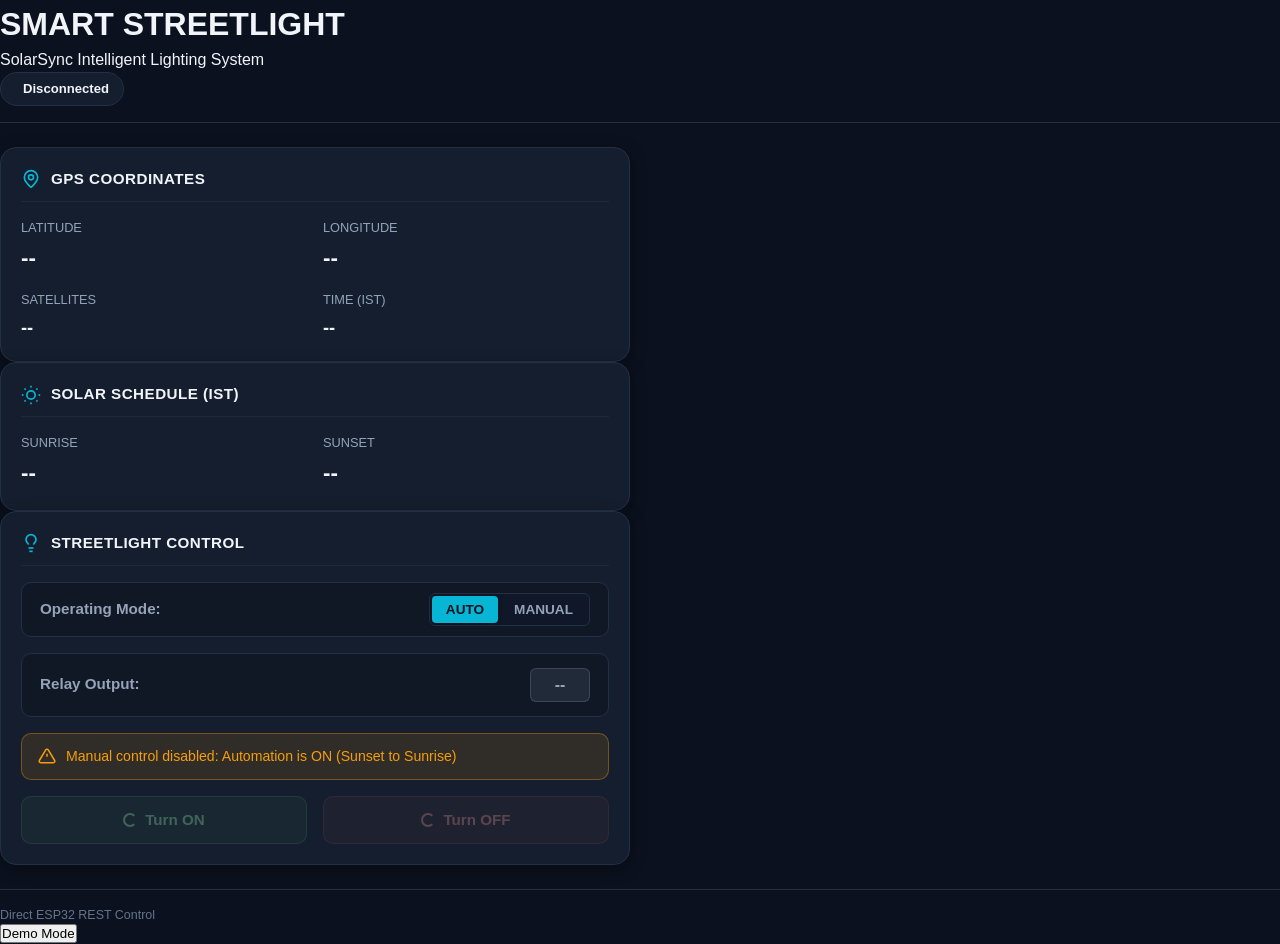
==== commit 8b8ce1f2: "merge: integrate satellite and IST time metrics with AUTO/MANUAL mode selector" ====
--- a/firmware/smart_streetlight/data/index.html
+++ b/firmware/smart_streetlight/data/index.html
@@ -55,6 +55,14 @@
           <div class="metric-item">
             <span class="metric-label">Longitude</span>
             <span class="metric-value" id="val-longitude">--</span>
+          </div>
+          <div class="metric-item">
+            <span class="metric-label">Satellites</span>
+            <span class="metric-value" id="val-satellites">--</span>
+          </div>
+          <div class="metric-item">
+            <span class="metric-label">Time (IST)</span>
+            <span class="metric-value" id="val-time">--</span>
           </div>
         </div>
       </section>
--- a/firmware/smart_streetlight/data/styles.css
+++ b/firmware/smart_streetlight/data/styles.css
@@ -243,6 +243,60 @@
   font-variant-numeric: tabular-nums;
 }
 
+/* Mode Selector (AUTO / MANUAL) */
+.mode-selector-group {
+  display: flex;
+  align-items: center;
+  justify-content: space-between;
+  background: rgba(0, 0, 0, 0.2);
+  border: 1px solid var(--border-card);
+  border-radius: var(--radius-md);
+  padding: 10px 18px;
+  margin-bottom: 16px;
+}
+
+.mode-selector-label {
+  font-size: 0.95rem;
+  font-weight: 600;
+  color: var(--text-muted);
+}
+
+.mode-toggle-pill {
+  display: flex;
+  background: rgba(15, 23, 42, 0.6);
+  border: 1px solid var(--border-card);
+  border-radius: var(--radius-sm);
+  padding: 2px;
+  gap: 2px;
+}
+
+.btn-mode {
+  background: transparent;
+  border: none;
+  color: var(--text-muted);
+  font-size: 0.85rem;
+  font-weight: 600;
+  padding: 6px 14px;
+  border-radius: 4px;
+  cursor: pointer;
+  transition: all var(--transition);
+}
+
+.btn-mode:hover:not(:disabled) {
+  color: var(--text-main);
+}
+
+.btn-mode.active {
+  background: var(--accent-cyan);
+  color: #0b111e;
+  box-shadow: 0 1px 4px rgba(0, 0, 0, 0.3);
+}
+
+.btn-mode:disabled {
+  opacity: 0.5;
+  cursor: not-allowed;
+}
+
 /* Relay Output Display */
 .relay-state-display {
   display: flex;
